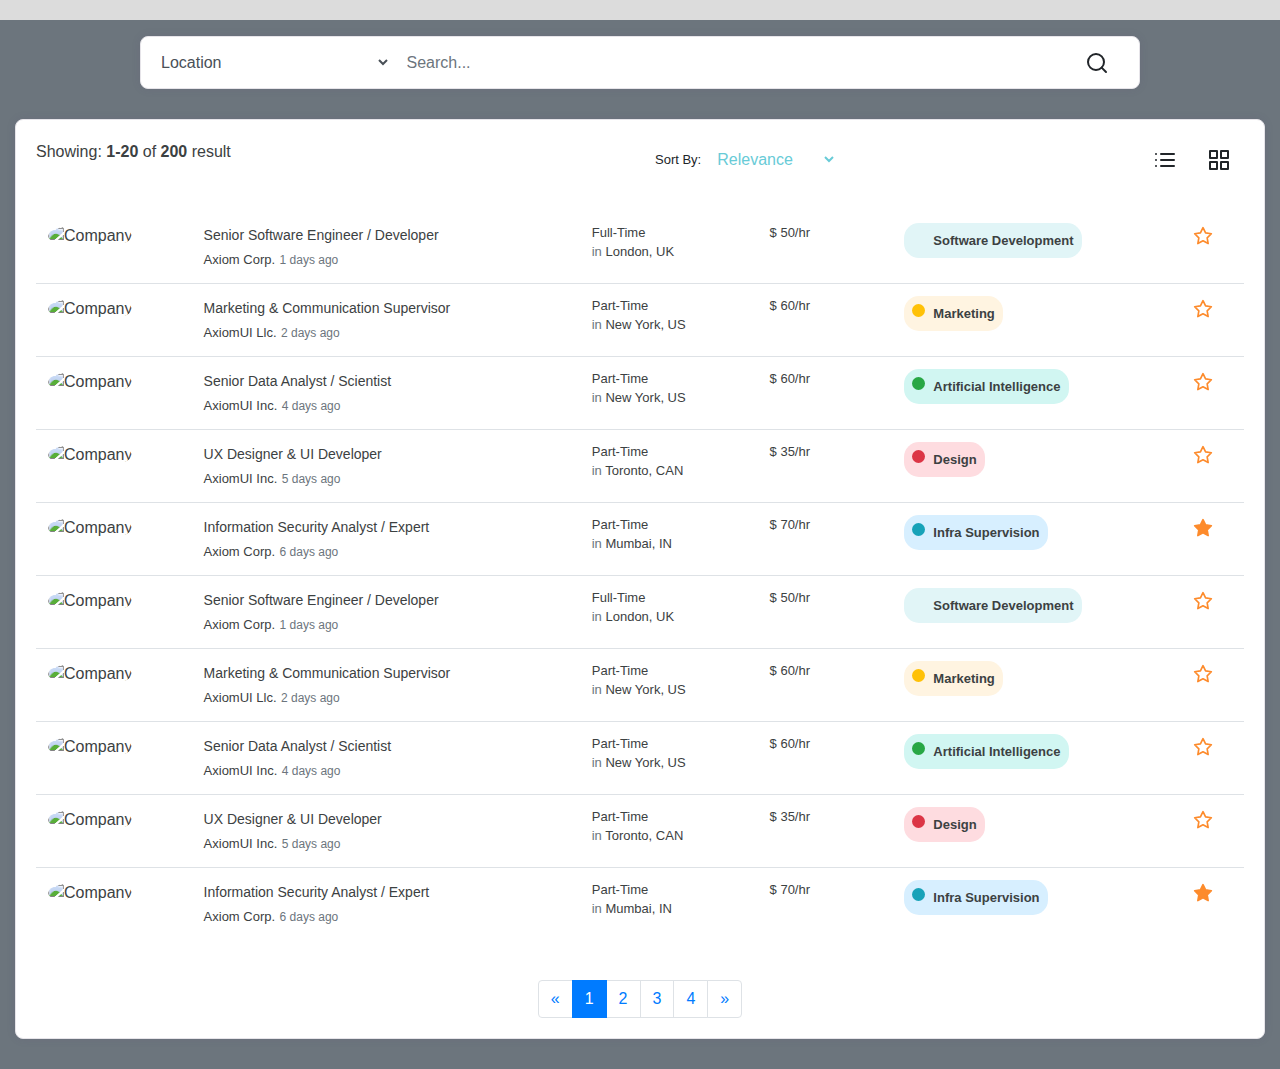
==== result.html @ 0701c15c "ádf" ====
<!DOCTYPE html>
<html>
<head>
<meta charset="UTF-8">
<!-- This script got from frontendfreecode.com -->

<link href="http://netdna.bootstrapcdn.com/bootstrap/4.4.1/css/bootstrap.min.css" rel="stylesheet">
<script src="http://code.jquery.com/jquery-1.10.2.min.js"></script>
<script src="http://netdna.bootstrapcdn.com/bootstrap/4.4.1/js/bootstrap.min.js"></script>
<style>
body{
    background:#dcdcdc;
    margin-top:20px;}

.widget-26 {
  color: #3c4142;
  font-weight: 400;
}

.widget-26 tr:first-child td {
  border: 0;
}

.widget-26 .widget-26-job-emp-img img {
  width: 35px;
  height: 35px;
  border-radius: 50%;
}

.widget-26 .widget-26-job-title {
  min-width: 200px;
}

.widget-26 .widget-26-job-title a {
  font-weight: 400;
  font-size: 0.875rem;
  color: #3c4142;
  line-height: 1.5;
}

.widget-26 .widget-26-job-title a:hover {
  color: #68CBD7;
  text-decoration: none;
}

.widget-26 .widget-26-job-title .employer-name {
  margin: 0;
  line-height: 1.5;
  font-weight: 400;
  color: #3c4142;
  font-size: 0.8125rem;
  color: #3c4142;
}

.widget-26 .widget-26-job-title .employer-name:hover {
  color: #68CBD7;
  text-decoration: none;
}

.widget-26 .widget-26-job-title .time {
  font-size: 12px;
  font-weight: 400;
}

.widget-26 .widget-26-job-info {
  min-width: 100px;
  font-weight: 400;
}

.widget-26 .widget-26-job-info p {
  line-height: 1.5;
  color: #3c4142;
  font-size: 0.8125rem;
}

.widget-26 .widget-26-job-info .location {
  color: #3c4142;
}

.widget-26 .widget-26-job-salary {
  min-width: 70px;
  font-weight: 400;
  color: #3c4142;
  font-size: 0.8125rem;
}

.widget-26 .widget-26-job-category {
  padding: .5rem;
  display: inline-flex;
  white-space: nowrap;
  border-radius: 15px;
}

.widget-26 .widget-26-job-category .indicator {
  width: 13px;
  height: 13px;
  margin-right: .5rem;
  float: left;
  border-radius: 50%;
}

.widget-26 .widget-26-job-category span {
  font-size: 0.8125rem;
  color: #3c4142;
  font-weight: 600;
}

.widget-26 .widget-26-job-starred svg {
  width: 20px;
  height: 20px;
  color: #fd8b2c;
}

.widget-26 .widget-26-job-starred svg.starred {
  fill: #fd8b2c;
}
.bg-soft-base {
  background-color: #e1f5f7;
}
.bg-soft-warning {
    background-color: #fff4e1;
}
.bg-soft-success {
    background-color: #d1f6f2;
}
.bg-soft-danger {
    background-color: #fedce0;
}
.bg-soft-info {
    background-color: #d7efff;
}


.search-form {
  width: 80%;
  margin: 0 auto;
  margin-top: 1rem;
}

.search-form input {
  height: 100%;
  background: transparent;
  border: 0;
  display: block;
  width: 100%;
  padding: 1rem;
  height: 100%;
  font-size: 1rem;
}

.search-form select {
  background: transparent;
  border: 0;
  padding: 1rem;
  height: 100%;
  font-size: 1rem;
}

.search-form select:focus {
  border: 0;
}

.search-form button {
  height: 100%;
  width: 100%;
  font-size: 1rem;
}

.search-form button svg {
  width: 24px;
  height: 24px;
}

.search-body {
  margin-bottom: 1.5rem;
}

.search-body .search-filters .filter-list {
  margin-bottom: 1.3rem;
}

.search-body .search-filters .filter-list .title {
  color: #3c4142;
  margin-bottom: 1rem;
}

.search-body .search-filters .filter-list .filter-text {
  color: #727686;
}

.search-body .search-result .result-header {
  margin-bottom: 2rem;
}

.search-body .search-result .result-header .records {
  color: #3c4142;
}

.search-body .search-result .result-header .result-actions {
  text-align: right;
  display: flex;
  align-items: center;
  justify-content: space-between;
}

.search-body .search-result .result-header .result-actions .result-sorting {
  display: flex;
  align-items: center;
}

.search-body .search-result .result-header .result-actions .result-sorting span {
  flex-shrink: 0;
  font-size: 0.8125rem;
}

.search-body .search-result .result-header .result-actions .result-sorting select {
  color: #68CBD7;
}

.search-body .search-result .result-header .result-actions .result-sorting select option {
  color: #3c4142;
}

@media (min-width: 768px) and (max-width: 991.98px) {
  .search-body .search-filters {
    display: flex;
  }
  .search-body .search-filters .filter-list {
    margin-right: 1rem;
  }
}

.card-margin {
    margin-bottom: 1.875rem;
}

@media (min-width: 992px){
.col-lg-2 {
    flex: 0 0 16.66667%;
    max-width: 16.66667%;
}
}

.card-margin {
    margin-bottom: 1.875rem;
}
.card {
    border: 0;
    box-shadow: 0px 0px 10px 0px rgba(82, 63, 105, 0.1);
    -webkit-box-shadow: 0px 0px 10px 0px rgba(82, 63, 105, 0.1);
    -moz-box-shadow: 0px 0px 10px 0px rgba(82, 63, 105, 0.1);
    -ms-box-shadow: 0px 0px 10px 0px rgba(82, 63, 105, 0.1);
}
.card {
    position: relative;
    display: flex;
    flex-direction: column;
    min-width: 0;
    word-wrap: break-word;
    background-color: #ffffff;
    background-clip: border-box;
    border: 1px solid #e6e4e9;
    border-radius: 8px;
}
</style>

</head>
<body>
<div class="container-fluid m-0 bg-secondary">
<div class="row">
    <div class="col-lg-12 card-margin">
        <div class="card search-form">
            <div class="card-body p-0">
                <form id="search-form">
                    <div class="row">
                        <div class="col-12">
                            <div class="row no-gutters">
                                <div class="col-lg-3 col-md-3 col-sm-4 p-0">
                                    <select class="form-control" id="exampleFormControlSelect1">
                                        <option>Location</option>
                                        <option>London</option>
                                        <option>Boston</option>
                                        <option>Mumbai</option>
                                        <option>New York</option>
                                        <option>Toronto</option>
                                        <option>Paris</option>
                                    </select>
                                </div>
                                <div class="col-lg-8 col-md-7 col-sm-6 p-0">
                                    <input type="text" placeholder="Search..." class="form-control" id="search" name="search">
                                </div>
                                <div class="col-lg-1 col-md-2 col-sm-2 p-0">
                                    <button type="submit" class="btn btn-base">
                                        <svg xmlns="http://www.w3.org/2000/svg" width="24" height="24" viewBox="0 0 24 24" fill="none" stroke="currentColor" stroke-width="2" stroke-linecap="round" stroke-linejoin="round" class="feather feather-search"><circle cx="11" cy="11" r="8"></circle><line x1="21" y1="21" x2="16.65" y2="16.65"></line></svg>
                                    </button>
                                </div>
                            </div>
                        </div>
                    </div>
                </form>
            </div>
        </div>
    </div>
</div>
<div class="row">
        <div class="col-12">
            <div class="card card-margin">
                <div class="card-body">
                    <div class="row search-body">
                        <div class="col-lg-12">
                            <div class="search-result">
                                <div class="result-header">
                                    <div class="row">
                                        <div class="col-lg-6">
                                            <div class="records">Showing: <b>1-20</b> of <b>200</b> result</div>
                                        </div>
                                        <div class="col-lg-6">
                                            <div class="result-actions">
                                                <div class="result-sorting">
                                                    <span>Sort By:</span>
                                                    <select class="form-control border-0" id="exampleOption">
                                                        <option value="1">Relevance</option>
                                                        <option value="2">Names (A-Z)</option>
                                                        <option value="3">Names (Z-A)</option>
                                                    </select>
                                                </div>
                                                <div class="result-views">
                                                    <button type="button" class="btn btn-soft-base btn-icon">
                                                        <svg
                                                            xmlns="http://www.w3.org/2000/svg"
                                                            width="24"
                                                            height="24"
                                                            viewBox="0 0 24 24"
                                                            fill="none"
                                                            stroke="currentColor"
                                                            stroke-width="2"
                                                            stroke-linecap="round"
                                                            stroke-linejoin="round"
                                                            class="feather feather-list"
                                                        >
                                                            <line x1="8" y1="6" x2="21" y2="6"></line>
                                                            <line x1="8" y1="12" x2="21" y2="12"></line>
                                                            <line x1="8" y1="18" x2="21" y2="18"></line>
                                                            <line x1="3" y1="6" x2="3" y2="6"></line>
                                                            <line x1="3" y1="12" x2="3" y2="12"></line>
                                                            <line x1="3" y1="18" x2="3" y2="18"></line>
                                                        </svg>
                                                    </button>
                                                    <button type="button" class="btn btn-soft-base btn-icon">
                                                        <svg
                                                            xmlns="http://www.w3.org/2000/svg"
                                                            width="24"
                                                            height="24"
                                                            viewBox="0 0 24 24"
                                                            fill="none"
                                                            stroke="currentColor"
                                                            stroke-width="2"
                                                            stroke-linecap="round"
                                                            stroke-linejoin="round"
                                                            class="feather feather-grid"
                                                        >
                                                            <rect x="3" y="3" width="7" height="7"></rect>
                                                            <rect x="14" y="3" width="7" height="7"></rect>
                                                            <rect x="14" y="14" width="7" height="7"></rect>
                                                            <rect x="3" y="14" width="7" height="7"></rect>
                                                        </svg>
                                                    </button>
                                                </div>
                                            </div>
                                        </div>
                                    </div>
                                </div>
                                <div class="result-body">
                                    <div class="table-responsive">
                                        <table class="table widget-26">
                                            <tbody>
                                                <tr>
                                                    <td>
                                                        <div class="widget-26-job-emp-img">
                                                            <img src="https://bootdey.com/img/Content/avatar/avatar5.png" alt="Company" />
                                                        </div>
                                                    </td>
                                                    <td>
                                                        <div class="widget-26-job-title">
                                                            <a href="#">Senior Software Engineer / Developer</a>
                                                            <p class="m-0"><a href="#" class="employer-name">Axiom Corp.</a> <span class="text-muted time">1 days ago</span></p>
                                                        </div>
                                                    </td>
                                                    <td>
                                                        <div class="widget-26-job-info">
                                                            <p class="type m-0">Full-Time</p>
                                                            <p class="text-muted m-0">in <span class="location">London, UK</span></p>
                                                        </div>
                                                    </td>
                                                    <td>
                                                        <div class="widget-26-job-salary">$ 50/hr</div>
                                                    </td>
                                                    <td>
                                                        <div class="widget-26-job-category bg-soft-base">
                                                            <i class="indicator bg-base"></i>
                                                            <span>Software Development</span>
                                                        </div>
                                                    </td>
                                                    <td>
                                                        <div class="widget-26-job-starred">
                                                            <a href="#">
                                                                <svg
                                                                    xmlns="http://www.w3.org/2000/svg"
                                                                    width="24"
                                                                    height="24"
                                                                    viewBox="0 0 24 24"
                                                                    fill="none"
                                                                    stroke="currentColor"
                                                                    stroke-width="2"
                                                                    stroke-linecap="round"
                                                                    stroke-linejoin="round"
                                                                    class="feather feather-star"
                                                                >
                                                                    <polygon points="12 2 15.09 8.26 22 9.27 17 14.14 18.18 21.02 12 17.77 5.82 21.02 7 14.14 2 9.27 8.91 8.26 12 2"></polygon>
                                                                </svg>
                                                            </a>
                                                        </div>
                                                    </td>
                                                </tr>
                                                <tr>
                                                    <td>
                                                        <div class="widget-26-job-emp-img">
                                                            <img src="https://bootdey.com/img/Content/avatar/avatar2.png" alt="Company" />
                                                        </div>
                                                    </td>
                                                    <td>
                                                        <div class="widget-26-job-title">
                                                            <a href="#">Marketing & Communication Supervisor</a>
                                                            <p class="m-0"><a href="#" class="employer-name">AxiomUI Llc.</a> <span class="text-muted time">2 days ago</span></p>
                                                        </div>
                                                    </td>
                                                    <td>
                                                        <div class="widget-26-job-info">
                                                            <p class="type m-0">Part-Time</p>
                                                            <p class="text-muted m-0">in <span class="location">New York, US</span></p>
                                                        </div>
                                                    </td>
                                                    <td>
                                                        <div class="widget-26-job-salary">$ 60/hr</div>
                                                    </td>
                                                    <td>
                                                        <div class="widget-26-job-category bg-soft-warning">
                                                            <i class="indicator bg-warning"></i>
                                                            <span>Marketing</span>
                                                        </div>
                                                    </td>
                                                    <td>
                                                        <div class="widget-26-job-starred">
                                                            <a href="#">
                                                                <svg
                                                                    xmlns="http://www.w3.org/2000/svg"
                                                                    width="24"
                                                                    height="24"
                                                                    viewBox="0 0 24 24"
                                                                    fill="none"
                                                                    stroke="currentColor"
                                                                    stroke-width="2"
                                                                    stroke-linecap="round"
                                                                    stroke-linejoin="round"
                                                                    class="feather feather-star"
                                                                >
                                                                    <polygon points="12 2 15.09 8.26 22 9.27 17 14.14 18.18 21.02 12 17.77 5.82 21.02 7 14.14 2 9.27 8.91 8.26 12 2"></polygon>
                                                                </svg>
                                                            </a>
                                                        </div>
                                                    </td>
                                                </tr>
                                                <tr>
                                                    <td>
                                                        <div class="widget-26-job-emp-img">
                                                            <img src="https://bootdey.com/img/Content/avatar/avatar3.png" alt="Company" />
                                                        </div>
                                                    </td>
                                                    <td>
                                                        <div class="widget-26-job-title">
                                                            <a href="#">Senior Data Analyst / Scientist</a>
                                                            <p class="m-0"><a href="#" class="employer-name">AxiomUI Inc.</a> <span class="text-muted time">4 days ago</span></p>
                                                        </div>
                                                    </td>
                                                    <td>
                                                        <div class="widget-26-job-info">
                                                            <p class="type m-0">Part-Time</p>
                                                            <p class="text-muted m-0">in <span class="location">New York, US</span></p>
                                                        </div>
                                                    </td>
                                                    <td>
                                                        <div class="widget-26-job-salary">$ 60/hr</div>
                                                    </td>
                                                    <td>
                                                        <div class="widget-26-job-category bg-soft-success">
                                                            <i class="indicator bg-success"></i>
                                                            <span>Artificial Intelligence</span>
                                                        </div>
                                                    </td>
                                                    <td>
                                                        <div class="widget-26-job-starred">
                                                            <a href="#">
                                                                <svg
                                                                    xmlns="http://www.w3.org/2000/svg"
                                                                    width="24"
                                                                    height="24"
                                                                    viewBox="0 0 24 24"
                                                                    fill="none"
                                                                    stroke="currentColor"
                                                                    stroke-width="2"
                                                                    stroke-linecap="round"
                                                                    stroke-linejoin="round"
                                                                    class="feather feather-star"
                                                                >
                                                                    <polygon points="12 2 15.09 8.26 22 9.27 17 14.14 18.18 21.02 12 17.77 5.82 21.02 7 14.14 2 9.27 8.91 8.26 12 2"></polygon>
                                                                </svg>
                                                            </a>
                                                        </div>
                                                    </td>
                                                </tr>
                                                <tr>
                                                    <td>
                                                        <div class="widget-26-job-emp-img">
                                                            <img src="https://bootdey.com/img/Content/avatar/avatar4.png" alt="Company" />
                                                        </div>
                                                    </td>
                                                    <td>
                                                        <div class="widget-26-job-title">
                                                            <a href="#">UX Designer & UI Developer</a>
                                                            <p class="m-0"><a href="#" class="employer-name">AxiomUI Inc.</a> <span class="text-muted time">5 days ago</span></p>
                                                        </div>
                                                    </td>
                                                    <td>
                                                        <div class="widget-26-job-info">
                                                            <p class="type m-0">Part-Time</p>
                                                            <p class="text-muted m-0">in <span class="location">Toronto, CAN</span></p>
                                                        </div>
                                                    </td>
                                                    <td>
                                                        <div class="widget-26-job-salary">$ 35/hr</div>
                                                    </td>
                                                    <td>
                                                        <div class="widget-26-job-category bg-soft-danger">
                                                            <i class="indicator bg-danger"></i>
                                                            <span>Design</span>
                                                        </div>
                                                    </td>
                                                    <td>
                                                        <div class="widget-26-job-starred">
                                                            <a href="#">
                                                                <svg
                                                                    xmlns="http://www.w3.org/2000/svg"
                                                                    width="24"
                                                                    height="24"
                                                                    viewBox="0 0 24 24"
                                                                    fill="none"
                                                                    stroke="currentColor"
                                                                    stroke-width="2"
                                                                    stroke-linecap="round"
                                                                    stroke-linejoin="round"
                                                                    class="feather feather-star"
                                                                >
                                                                    <polygon points="12 2 15.09 8.26 22 9.27 17 14.14 18.18 21.02 12 17.77 5.82 21.02 7 14.14 2 9.27 8.91 8.26 12 2"></polygon>
                                                                </svg>
                                                            </a>
                                                        </div>
                                                    </td>
                                                </tr>
                                                <tr>
                                                    <td>
                                                        <div class="widget-26-job-emp-img">
                                                            <img src="https://bootdey.com/img/Content/avatar/avatar5.png" alt="Company" />
                                                        </div>
                                                    </td>
                                                    <td>
                                                        <div class="widget-26-job-title">
                                                            <a href="#">Information Security Analyst / Expert</a>
                                                            <p class="m-0"><a href="#" class="employer-name">Axiom Corp.</a> <span class="text-muted time">6 days ago</span></p>
                                                        </div>
                                                    </td>
                                                    <td>
                                                        <div class="widget-26-job-info">
                                                            <p class="type m-0">Part-Time</p>
                                                            <p class="text-muted m-0">in <span class="location">Mumbai, IN</span></p>
                                                        </div>
                                                    </td>
                                                    <td>
                                                        <div class="widget-26-job-salary">$ 70/hr</div>
                                                    </td>
                                                    <td>
                                                        <div class="widget-26-job-category bg-soft-info">
                                                            <i class="indicator bg-info"></i>
                                                            <span>Infra Supervision</span>
                                                        </div>
                                                    </td>
                                                    <td>
                                                        <div class="widget-26-job-starred">
                                                            <a href="#">
                                                                <svg
                                                                    xmlns="http://www.w3.org/2000/svg"
                                                                    width="24"
                                                                    height="24"
                                                                    viewBox="0 0 24 24"
                                                                    fill="none"
                                                                    stroke="currentColor"
                                                                    stroke-width="2"
                                                                    stroke-linecap="round"
                                                                    stroke-linejoin="round"
                                                                    class="feather feather-star starred"
                                                                >
                                                                    <polygon points="12 2 15.09 8.26 22 9.27 17 14.14 18.18 21.02 12 17.77 5.82 21.02 7 14.14 2 9.27 8.91 8.26 12 2"></polygon>
                                                                </svg>
                                                            </a>
                                                        </div>
                                                    </td>
                                                </tr>
                                                <tr>
                                                    <td>
                                                        <div class="widget-26-job-emp-img">
                                                            <img src="https://bootdey.com/img/Content/avatar/avatar6.png" alt="Company" />
                                                        </div>
                                                    </td>
                                                    <td>
                                                        <div class="widget-26-job-title">
                                                            <a href="#">Senior Software Engineer / Developer</a>
                                                            <p class="m-0"><a href="#" class="employer-name">Axiom Corp.</a> <span class="text-muted time">1 days ago</span></p>
                                                        </div>
                                                    </td>
                                                    <td>
                                                        <div class="widget-26-job-info">
                                                            <p class="type m-0">Full-Time</p>
                                                            <p class="text-muted m-0">in <span class="location">London, UK</span></p>
                                                        </div>
                                                    </td>
                                                    <td>
                                                        <div class="widget-26-job-salary">$ 50/hr</div>
                                                    </td>
                                                    <td>
                                                        <div class="widget-26-job-category bg-soft-base">
                                                            <i class="indicator bg-base"></i>
                                                            <span>Software Development</span>
                                                        </div>
                                                    </td>
                                                    <td>
                                                        <div class="widget-26-job-starred">
                                                            <a href="#">
                                                                <svg
                                                                    xmlns="http://www.w3.org/2000/svg"
                                                                    width="24"
                                                                    height="24"
                                                                    viewBox="0 0 24 24"
                                                                    fill="none"
                                                                    stroke="currentColor"
                                                                    stroke-width="2"
                                                                    stroke-linecap="round"
                                                                    stroke-linejoin="round"
                                                                    class="feather feather-star"
                                                                >
                                                                    <polygon points="12 2 15.09 8.26 22 9.27 17 14.14 18.18 21.02 12 17.77 5.82 21.02 7 14.14 2 9.27 8.91 8.26 12 2"></polygon>
                                                                </svg>
                                                            </a>
                                                        </div>
                                                    </td>
                                                </tr>
                                                <tr>
                                                    <td>
                                                        <div class="widget-26-job-emp-img">
                                                            <img src="https://bootdey.com/img/Content/avatar/avatar7.png" alt="Company" />
                                                        </div>
                                                    </td>
                                                    <td>
                                                        <div class="widget-26-job-title">
                                                            <a href="#">Marketing & Communication Supervisor</a>
                                                            <p class="m-0"><a href="#" class="employer-name">AxiomUI Llc.</a> <span class="text-muted time">2 days ago</span></p>
                                                        </div>
                                                    </td>
                                                    <td>
                                                        <div class="widget-26-job-info">
                                                            <p class="type m-0">Part-Time</p>
                                                            <p class="text-muted m-0">in <span class="location">New York, US</span></p>
                                                        </div>
                                                    </td>
                                                    <td>
                                                        <div class="widget-26-job-salary">$ 60/hr</div>
                                                    </td>
                                                    <td>
                                                        <div class="widget-26-job-category bg-soft-warning">
                                                            <i class="indicator bg-warning"></i>
                                                            <span>Marketing</span>
                                                        </div>
                                                    </td>
                                                    <td>
                                                        <div class="widget-26-job-starred">
                                                            <a href="#">
                                                                <svg
                                                                    xmlns="http://www.w3.org/2000/svg"
                                                                    width="24"
                                                                    height="24"
                                                                    viewBox="0 0 24 24"
                                                                    fill="none"
                                                                    stroke="currentColor"
                                                                    stroke-width="2"
                                                                    stroke-linecap="round"
                                                                    stroke-linejoin="round"
                                                                    class="feather feather-star"
                                                                >
                                                                    <polygon points="12 2 15.09 8.26 22 9.27 17 14.14 18.18 21.02 12 17.77 5.82 21.02 7 14.14 2 9.27 8.91 8.26 12 2"></polygon>
                                                                </svg>
                                                            </a>
                                                        </div>
                                                    </td>
                                                </tr>
                                                <tr>
                                                    <td>
                                                        <div class="widget-26-job-emp-img">
                                                            <img src="https://bootdey.com/img/Content/avatar/avatar3.png" alt="Company" />
                                                        </div>
                                                    </td>
                                                    <td>
                                                        <div class="widget-26-job-title">
                                                            <a href="#">Senior Data Analyst / Scientist</a>
                                                            <p class="m-0"><a href="#" class="employer-name">AxiomUI Inc.</a> <span class="text-muted time">4 days ago</span></p>
                                                        </div>
                                                    </td>
                                                    <td>
                                                        <div class="widget-26-job-info">
                                                            <p class="type m-0">Part-Time</p>
                                                            <p class="text-muted m-0">in <span class="location">New York, US</span></p>
                                                        </div>
                                                    </td>
                                                    <td>
                                                        <div class="widget-26-job-salary">$ 60/hr</div>
                                                    </td>
                                                    <td>
                                                        <div class="widget-26-job-category bg-soft-success">
                                                            <i class="indicator bg-success"></i>
                                                            <span>Artificial Intelligence</span>
                                                        </div>
                                                    </td>
                                                    <td>
                                                        <div class="widget-26-job-starred">
                                                            <a href="#">
                                                                <svg
                                                                    xmlns="http://www.w3.org/2000/svg"
                                                                    width="24"
                                                                    height="24"
                                                                    viewBox="0 0 24 24"
                                                                    fill="none"
                                                                    stroke="currentColor"
                                                                    stroke-width="2"
                                                                    stroke-linecap="round"
                                                                    stroke-linejoin="round"
                                                                    class="feather feather-star"
                                                                >
                                                                    <polygon points="12 2 15.09 8.26 22 9.27 17 14.14 18.18 21.02 12 17.77 5.82 21.02 7 14.14 2 9.27 8.91 8.26 12 2"></polygon>
                                                                </svg>
                                                            </a>
                                                        </div>
                                                    </td>
                                                </tr>
                                                <tr>
                                                    <td>
                                                        <div class="widget-26-job-emp-img">
                                                            <img src="https://bootdey.com/img/Content/avatar/avatar2.png" alt="Company" />
                                                        </div>
                                                    </td>
                                                    <td>
                                                        <div class="widget-26-job-title">
                                                            <a href="#">UX Designer & UI Developer</a>
                                                            <p class="m-0"><a href="#" class="employer-name">AxiomUI Inc.</a> <span class="text-muted time">5 days ago</span></p>
                                                        </div>
                                                    </td>
                                                    <td>
                                                        <div class="widget-26-job-info">
                                                            <p class="type m-0">Part-Time</p>
                                                            <p class="text-muted m-0">in <span class="location">Toronto, CAN</span></p>
                                                        </div>
                                                    </td>
                                                    <td>
                                                        <div class="widget-26-job-salary">$ 35/hr</div>
                                                    </td>
                                                    <td>
                                                        <div class="widget-26-job-category bg-soft-danger">
                                                            <i class="indicator bg-danger"></i>
                                                            <span>Design</span>
                                                        </div>
                                                    </td>
                                                    <td>
                                                        <div class="widget-26-job-starred">
                                                            <a href="#">
                                                                <svg
                                                                    xmlns="http://www.w3.org/2000/svg"
                                                                    width="24"
                                                                    height="24"
                                                                    viewBox="0 0 24 24"
                                                                    fill="none"
                                                                    stroke="currentColor"
                                                                    stroke-width="2"
                                                                    stroke-linecap="round"
                                                                    stroke-linejoin="round"
                                                                    class="feather feather-star"
                                                                >
                                                                    <polygon points="12 2 15.09 8.26 22 9.27 17 14.14 18.18 21.02 12 17.77 5.82 21.02 7 14.14 2 9.27 8.91 8.26 12 2"></polygon>
                                                                </svg>
                                                            </a>
                                                        </div>
                                                    </td>
                                                </tr>
                                                <tr>
                                                    <td>
                                                        <div class="widget-26-job-emp-img">
                                                            <img src="https://bootdey.com/img/Content/avatar/avatar6.png" alt="Company" />
                                                        </div>
                                                    </td>
                                                    <td>
                                                        <div class="widget-26-job-title">
                                                            <a href="#">Information Security Analyst / Expert</a>
                                                            <p class="m-0"><a href="#" class="employer-name">Axiom Corp.</a> <span class="text-muted time">6 days ago</span></p>
                                                        </div>
                                                    </td>
                                                    <td>
                                                        <div class="widget-26-job-info">
                                                            <p class="type m-0">Part-Time</p>
                                                            <p class="text-muted m-0">in <span class="location">Mumbai, IN</span></p>
                                                        </div>
                                                    </td>
                                                    <td>
                                                        <div class="widget-26-job-salary">$ 70/hr</div>
                                                    </td>
                                                    <td>
                                                        <div class="widget-26-job-category bg-soft-info">
                                                            <i class="indicator bg-info"></i>
                                                            <span>Infra Supervision</span>
                                                        </div>
                                                    </td>
                                                    <td>
                                                        <div class="widget-26-job-starred">
                                                            <a href="#">
                                                                <svg
                                                                    xmlns="http://www.w3.org/2000/svg"
                                                                    width="24"
                                                                    height="24"
                                                                    viewBox="0 0 24 24"
                                                                    fill="none"
                                                                    stroke="currentColor"
                                                                    stroke-width="2"
                                                                    stroke-linecap="round"
                                                                    stroke-linejoin="round"
                                                                    class="feather feather-star starred"
                                                                >
                                                                    <polygon points="12 2 15.09 8.26 22 9.27 17 14.14 18.18 21.02 12 17.77 5.82 21.02 7 14.14 2 9.27 8.91 8.26 12 2"></polygon>
                                                                </svg>
                                                            </a>
                                                        </div>
                                                    </td>
                                                </tr>
                                            </tbody>
                                        </table>
                                    </div>
                                </div>
                            </div>
                        </div>
                    </div>
                    <nav class="d-flex justify-content-center">
                        <ul class="pagination pagination-base pagination-boxed pagination-square mb-0">
                            <li class="page-item">
                                <a class="page-link no-border" href="#">
                                    <span aria-hidden="true">«</span>
                                    <span class="sr-only">Previous</span>
                                </a>
                            </li>
                            <li class="page-item active"><a class="page-link no-border" href="#">1</a></li>
                            <li class="page-item"><a class="page-link no-border" href="#">2</a></li>
                            <li class="page-item"><a class="page-link no-border" href="#">3</a></li>
                            <li class="page-item"><a class="page-link no-border" href="#">4</a></li>
                            <li class="page-item">
                                <a class="page-link no-border" href="#">
                                    <span aria-hidden="true">»</span>
                                    <span class="sr-only">Next</span>
                                </a>
                            </li>
                        </ul>
                    </nav>
                </div>
            </div>
        </div>
    </div>
</div>
</body>
</html>
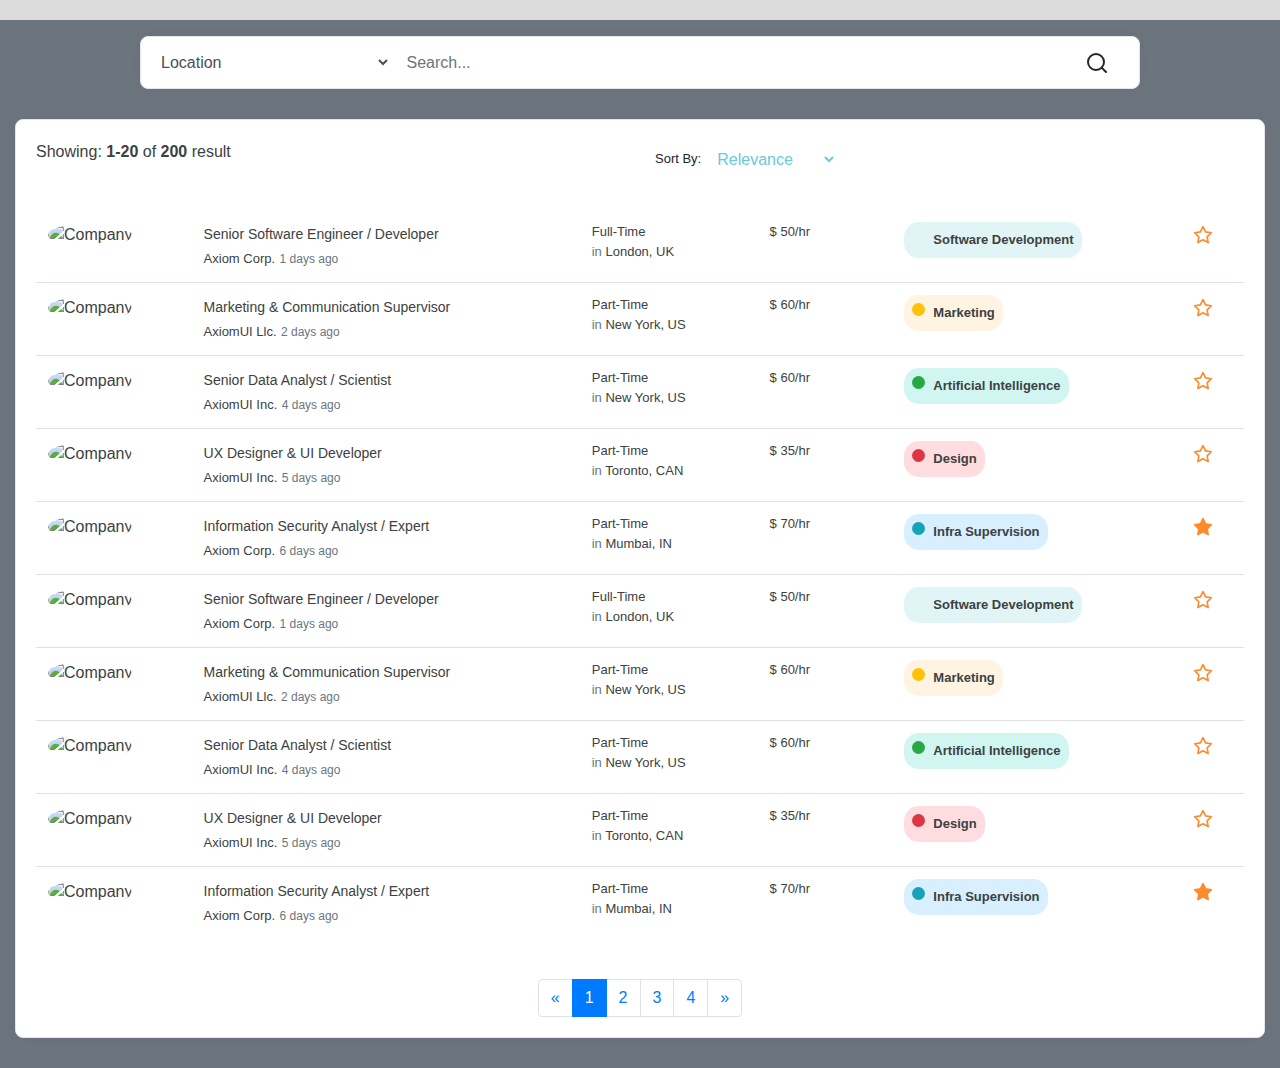
==== commit abaa97aa: "asdf" ====
--- a/result.html
+++ b/result.html
@@ -1,269 +1,13 @@
-<!DOCTYPE html>
-<html>
+<!doctype html>
+<html lang="en">
 <head>
-<meta charset="UTF-8">
-<!-- This script got from frontendfreecode.com -->
-
-<link href="http://netdna.bootstrapcdn.com/bootstrap/4.4.1/css/bootstrap.min.css" rel="stylesheet">
-<script src="http://code.jquery.com/jquery-1.10.2.min.js"></script>
-<script src="http://netdna.bootstrapcdn.com/bootstrap/4.4.1/js/bootstrap.min.js"></script>
-<style>
-body{
-    background:#dcdcdc;
-    margin-top:20px;}
-
-.widget-26 {
-  color: #3c4142;
-  font-weight: 400;
-}
-
-.widget-26 tr:first-child td {
-  border: 0;
-}
-
-.widget-26 .widget-26-job-emp-img img {
-  width: 35px;
-  height: 35px;
-  border-radius: 50%;
-}
-
-.widget-26 .widget-26-job-title {
-  min-width: 200px;
-}
-
-.widget-26 .widget-26-job-title a {
-  font-weight: 400;
-  font-size: 0.875rem;
-  color: #3c4142;
-  line-height: 1.5;
-}
-
-.widget-26 .widget-26-job-title a:hover {
-  color: #68CBD7;
-  text-decoration: none;
-}
-
-.widget-26 .widget-26-job-title .employer-name {
-  margin: 0;
-  line-height: 1.5;
-  font-weight: 400;
-  color: #3c4142;
-  font-size: 0.8125rem;
-  color: #3c4142;
-}
-
-.widget-26 .widget-26-job-title .employer-name:hover {
-  color: #68CBD7;
-  text-decoration: none;
-}
-
-.widget-26 .widget-26-job-title .time {
-  font-size: 12px;
-  font-weight: 400;
-}
-
-.widget-26 .widget-26-job-info {
-  min-width: 100px;
-  font-weight: 400;
-}
-
-.widget-26 .widget-26-job-info p {
-  line-height: 1.5;
-  color: #3c4142;
-  font-size: 0.8125rem;
-}
-
-.widget-26 .widget-26-job-info .location {
-  color: #3c4142;
-}
-
-.widget-26 .widget-26-job-salary {
-  min-width: 70px;
-  font-weight: 400;
-  color: #3c4142;
-  font-size: 0.8125rem;
-}
-
-.widget-26 .widget-26-job-category {
-  padding: .5rem;
-  display: inline-flex;
-  white-space: nowrap;
-  border-radius: 15px;
-}
-
-.widget-26 .widget-26-job-category .indicator {
-  width: 13px;
-  height: 13px;
-  margin-right: .5rem;
-  float: left;
-  border-radius: 50%;
-}
-
-.widget-26 .widget-26-job-category span {
-  font-size: 0.8125rem;
-  color: #3c4142;
-  font-weight: 600;
-}
-
-.widget-26 .widget-26-job-starred svg {
-  width: 20px;
-  height: 20px;
-  color: #fd8b2c;
-}
-
-.widget-26 .widget-26-job-starred svg.starred {
-  fill: #fd8b2c;
-}
-.bg-soft-base {
-  background-color: #e1f5f7;
-}
-.bg-soft-warning {
-    background-color: #fff4e1;
-}
-.bg-soft-success {
-    background-color: #d1f6f2;
-}
-.bg-soft-danger {
-    background-color: #fedce0;
-}
-.bg-soft-info {
-    background-color: #d7efff;
-}
-
-
-.search-form {
-  width: 80%;
-  margin: 0 auto;
-  margin-top: 1rem;
-}
-
-.search-form input {
-  height: 100%;
-  background: transparent;
-  border: 0;
-  display: block;
-  width: 100%;
-  padding: 1rem;
-  height: 100%;
-  font-size: 1rem;
-}
-
-.search-form select {
-  background: transparent;
-  border: 0;
-  padding: 1rem;
-  height: 100%;
-  font-size: 1rem;
-}
-
-.search-form select:focus {
-  border: 0;
-}
-
-.search-form button {
-  height: 100%;
-  width: 100%;
-  font-size: 1rem;
-}
-
-.search-form button svg {
-  width: 24px;
-  height: 24px;
-}
-
-.search-body {
-  margin-bottom: 1.5rem;
-}
-
-.search-body .search-filters .filter-list {
-  margin-bottom: 1.3rem;
-}
-
-.search-body .search-filters .filter-list .title {
-  color: #3c4142;
-  margin-bottom: 1rem;
-}
-
-.search-body .search-filters .filter-list .filter-text {
-  color: #727686;
-}
-
-.search-body .search-result .result-header {
-  margin-bottom: 2rem;
-}
-
-.search-body .search-result .result-header .records {
-  color: #3c4142;
-}
-
-.search-body .search-result .result-header .result-actions {
-  text-align: right;
-  display: flex;
-  align-items: center;
-  justify-content: space-between;
-}
-
-.search-body .search-result .result-header .result-actions .result-sorting {
-  display: flex;
-  align-items: center;
-}
-
-.search-body .search-result .result-header .result-actions .result-sorting span {
-  flex-shrink: 0;
-  font-size: 0.8125rem;
-}
-
-.search-body .search-result .result-header .result-actions .result-sorting select {
-  color: #68CBD7;
-}
-
-.search-body .search-result .result-header .result-actions .result-sorting select option {
-  color: #3c4142;
-}
-
-@media (min-width: 768px) and (max-width: 991.98px) {
-  .search-body .search-filters {
-    display: flex;
-  }
-  .search-body .search-filters .filter-list {
-    margin-right: 1rem;
-  }
-}
-
-.card-margin {
-    margin-bottom: 1.875rem;
-}
-
-@media (min-width: 992px){
-.col-lg-2 {
-    flex: 0 0 16.66667%;
-    max-width: 16.66667%;
-}
-}
-
-.card-margin {
-    margin-bottom: 1.875rem;
-}
-.card {
-    border: 0;
-    box-shadow: 0px 0px 10px 0px rgba(82, 63, 105, 0.1);
-    -webkit-box-shadow: 0px 0px 10px 0px rgba(82, 63, 105, 0.1);
-    -moz-box-shadow: 0px 0px 10px 0px rgba(82, 63, 105, 0.1);
-    -ms-box-shadow: 0px 0px 10px 0px rgba(82, 63, 105, 0.1);
-}
-.card {
-    position: relative;
-    display: flex;
-    flex-direction: column;
-    min-width: 0;
-    word-wrap: break-word;
-    background-color: #ffffff;
-    background-clip: border-box;
-    border: 1px solid #e6e4e9;
-    border-radius: 8px;
-}
-</style>
-
+    <meta charset="utf-8">
+    <meta name="viewport" content="width=device-width, initial-scale=1, shrink-to-fit=no">
+    <title>Trường THCS Long Biên :: Quận Long Biên</title>
+    <link href="css/bootstrap.min.css" rel="stylesheet">
+    <script src="js/jquery-1.10.2.min.js"></script>
+    <script src="js/bootstrap.min.js"></script>
+    <link href="css/result.css" rel="stylesheet">
 </head>
 <body>
 <div class="container-fluid m-0 bg-secondary">
@@ -324,48 +68,6 @@
                                                         <option value="3">Names (Z-A)</option>
                                                     </select>
                                                 </div>
-                                                <div class="result-views">
-                                                    <button type="button" class="btn btn-soft-base btn-icon">
-                                                        <svg
-                                                            xmlns="http://www.w3.org/2000/svg"
-                                                            width="24"
-                                                            height="24"
-                                                            viewBox="0 0 24 24"
-                                                            fill="none"
-                                                            stroke="currentColor"
-                                                            stroke-width="2"
-                                                            stroke-linecap="round"
-                                                            stroke-linejoin="round"
-                                                            class="feather feather-list"
-                                                        >
-                                                            <line x1="8" y1="6" x2="21" y2="6"></line>
-                                                            <line x1="8" y1="12" x2="21" y2="12"></line>
-                                                            <line x1="8" y1="18" x2="21" y2="18"></line>
-                                                            <line x1="3" y1="6" x2="3" y2="6"></line>
-                                                            <line x1="3" y1="12" x2="3" y2="12"></line>
-                                                            <line x1="3" y1="18" x2="3" y2="18"></line>
-                                                        </svg>
-                                                    </button>
-                                                    <button type="button" class="btn btn-soft-base btn-icon">
-                                                        <svg
-                                                            xmlns="http://www.w3.org/2000/svg"
-                                                            width="24"
-                                                            height="24"
-                                                            viewBox="0 0 24 24"
-                                                            fill="none"
-                                                            stroke="currentColor"
-                                                            stroke-width="2"
-                                                            stroke-linecap="round"
-                                                            stroke-linejoin="round"
-                                                            class="feather feather-grid"
-                                                        >
-                                                            <rect x="3" y="3" width="7" height="7"></rect>
-                                                            <rect x="14" y="3" width="7" height="7"></rect>
-                                                            <rect x="14" y="14" width="7" height="7"></rect>
-                                                            <rect x="3" y="14" width="7" height="7"></rect>
-                                                        </svg>
-                                                    </button>
-                                                </div>
                                             </div>
                                         </div>
                                     </div>
--- a/css/result.css
+++ b/css/result.css
@@ -0,0 +1,254 @@
+body{
+    background:#dcdcdc;
+    margin-top:20px;}
+
+.widget-26 {
+  color: #3c4142;
+  font-weight: 400;
+}
+
+.widget-26 tr:first-child td {
+  border: 0;
+}
+
+.widget-26 .widget-26-job-emp-img img {
+  width: 35px;
+  height: 35px;
+  border-radius: 50%;
+}
+
+.widget-26 .widget-26-job-title {
+  min-width: 200px;
+}
+
+.widget-26 .widget-26-job-title a {
+  font-weight: 400;
+  font-size: 0.875rem;
+  color: #3c4142;
+  line-height: 1.5;
+}
+
+.widget-26 .widget-26-job-title a:hover {
+  color: #68CBD7;
+  text-decoration: none;
+}
+
+.widget-26 .widget-26-job-title .employer-name {
+  margin: 0;
+  line-height: 1.5;
+  font-weight: 400;
+  color: #3c4142;
+  font-size: 0.8125rem;
+  color: #3c4142;
+}
+
+.widget-26 .widget-26-job-title .employer-name:hover {
+  color: #68CBD7;
+  text-decoration: none;
+}
+
+.widget-26 .widget-26-job-title .time {
+  font-size: 12px;
+  font-weight: 400;
+}
+
+.widget-26 .widget-26-job-info {
+  min-width: 100px;
+  font-weight: 400;
+}
+
+.widget-26 .widget-26-job-info p {
+  line-height: 1.5;
+  color: #3c4142;
+  font-size: 0.8125rem;
+}
+
+.widget-26 .widget-26-job-info .location {
+  color: #3c4142;
+}
+
+.widget-26 .widget-26-job-salary {
+  min-width: 70px;
+  font-weight: 400;
+  color: #3c4142;
+  font-size: 0.8125rem;
+}
+
+.widget-26 .widget-26-job-category {
+  padding: .5rem;
+  display: inline-flex;
+  white-space: nowrap;
+  border-radius: 15px;
+}
+
+.widget-26 .widget-26-job-category .indicator {
+  width: 13px;
+  height: 13px;
+  margin-right: .5rem;
+  float: left;
+  border-radius: 50%;
+}
+
+.widget-26 .widget-26-job-category span {
+  font-size: 0.8125rem;
+  color: #3c4142;
+  font-weight: 600;
+}
+
+.widget-26 .widget-26-job-starred svg {
+  width: 20px;
+  height: 20px;
+  color: #fd8b2c;
+}
+
+.widget-26 .widget-26-job-starred svg.starred {
+  fill: #fd8b2c;
+}
+.bg-soft-base {
+  background-color: #e1f5f7;
+}
+.bg-soft-warning {
+    background-color: #fff4e1;
+}
+.bg-soft-success {
+    background-color: #d1f6f2;
+}
+.bg-soft-danger {
+    background-color: #fedce0;
+}
+.bg-soft-info {
+    background-color: #d7efff;
+}
+
+
+.search-form {
+  width: 80%;
+  margin: 0 auto;
+  margin-top: 1rem;
+}
+
+.search-form input {
+  height: 100%;
+  background: transparent;
+  border: 0;
+  display: block;
+  width: 100%;
+  padding: 1rem;
+  height: 100%;
+  font-size: 1rem;
+}
+
+.search-form select {
+  background: transparent;
+  border: 0;
+  padding: 1rem;
+  height: 100%;
+  font-size: 1rem;
+}
+
+.search-form select:focus {
+  border: 0;
+}
+
+.search-form button {
+  height: 100%;
+  width: 100%;
+  font-size: 1rem;
+}
+
+.search-form button svg {
+  width: 24px;
+  height: 24px;
+}
+
+.search-body {
+  margin-bottom: 1.5rem;
+}
+
+.search-body .search-filters .filter-list {
+  margin-bottom: 1.3rem;
+}
+
+.search-body .search-filters .filter-list .title {
+  color: #3c4142;
+  margin-bottom: 1rem;
+}
+
+.search-body .search-filters .filter-list .filter-text {
+  color: #727686;
+}
+
+.search-body .search-result .result-header {
+  margin-bottom: 2rem;
+}
+
+.search-body .search-result .result-header .records {
+  color: #3c4142;
+}
+
+.search-body .search-result .result-header .result-actions {
+  text-align: right;
+  display: flex;
+  align-items: center;
+  justify-content: space-between;
+}
+
+.search-body .search-result .result-header .result-actions .result-sorting {
+  display: flex;
+  align-items: center;
+}
+
+.search-body .search-result .result-header .result-actions .result-sorting span {
+  flex-shrink: 0;
+  font-size: 0.8125rem;
+}
+
+.search-body .search-result .result-header .result-actions .result-sorting select {
+  color: #68CBD7;
+}
+
+.search-body .search-result .result-header .result-actions .result-sorting select option {
+  color: #3c4142;
+}
+
+@media (min-width: 768px) and (max-width: 991.98px) {
+  .search-body .search-filters {
+    display: flex;
+  }
+  .search-body .search-filters .filter-list {
+    margin-right: 1rem;
+  }
+}
+
+.card-margin {
+    margin-bottom: 1.875rem;
+}
+
+@media (min-width: 992px){
+.col-lg-2 {
+    flex: 0 0 16.66667%;
+    max-width: 16.66667%;
+}
+}
+
+.card-margin {
+    margin-bottom: 1.875rem;
+}
+.card {
+    border: 0;
+    box-shadow: 0px 0px 10px 0px rgba(82, 63, 105, 0.1);
+    -webkit-box-shadow: 0px 0px 10px 0px rgba(82, 63, 105, 0.1);
+    -moz-box-shadow: 0px 0px 10px 0px rgba(82, 63, 105, 0.1);
+    -ms-box-shadow: 0px 0px 10px 0px rgba(82, 63, 105, 0.1);
+}
+.card {
+    position: relative;
+    display: flex;
+    flex-direction: column;
+    min-width: 0;
+    word-wrap: break-word;
+    background-color: #ffffff;
+    background-clip: border-box;
+    border: 1px solid #e6e4e9;
+    border-radius: 8px;
+}